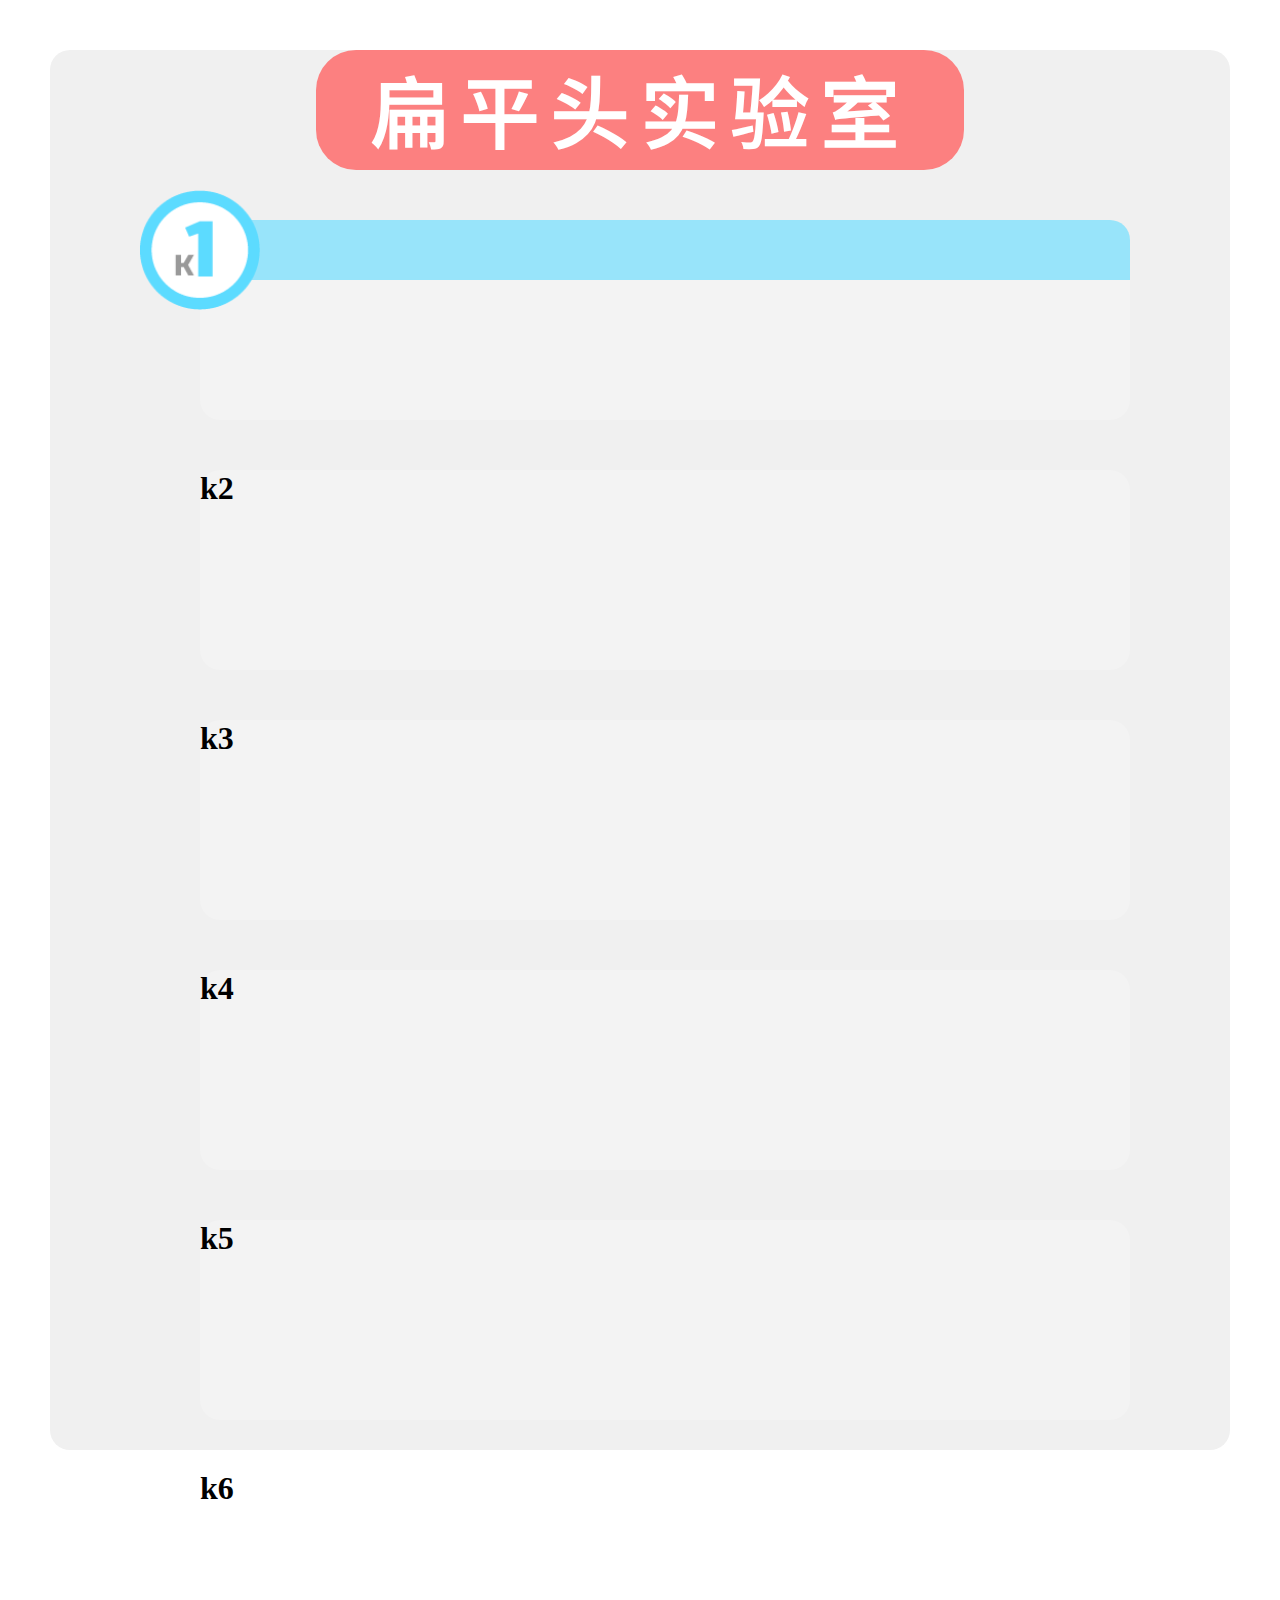
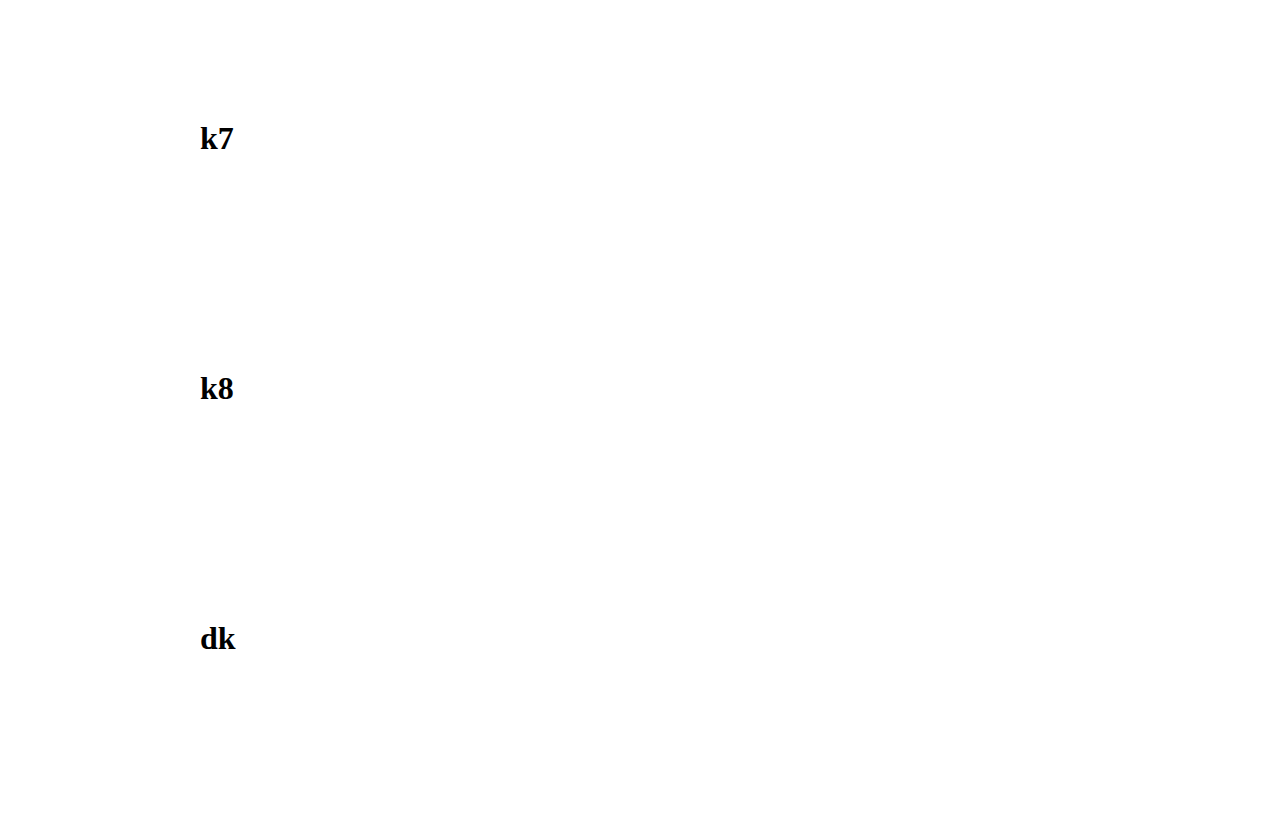
==== index.html @ de4fcdec "Signed-off-by: Alniyat <1800011379@pku.edu.cn>" ====
<!DOCTYPE html>
<html lang="en">
<head>
    <meta charset="UTF-8">
    <meta http-equiv="X-UA-Compatible" content="IE=edge">
    <meta name="viewport" content="width=device-width, initial-scale=1.0">
    <title>BPT lab</title>
    <link rel="stylesheet" href="mystyle.css"/>
    <link rel="stylesheet" href="https://fonts.googleapis.com/css?family=Noto+Sans+SC:100,300,400,500,700,900">
    <script type="text/javascript">
        window.forceWebGL = true
        window._AMapSecurityConfig = {
            serviceHost:'185.199.109.153/_AMapService',  
        }
    </script>
    <script type="text/javascript"
            src="https://webapi.amap.com/maps?v=1.4.15&key=d5c95d0ecf90437341677b06888a405e&plugin=AMap.LineSearch"></script>
    <script src="https://webapi.amap.com/loader.js"></script>
    <script type="text/javascript">
            window._AMapSecurityConfig = {
            securityJsCode:'df1f983c3ebc8cc775a7eee0b9badf47',
        }
    </script>

</head>
<body>
    
    <div id="container">
        <div class="heading_1">
            <div id="heading_1a">扁平头实验室</div>
        </div>
        <div class="map">
            <div class="area"><h1 id="k1"><img class="icon" src="img/icon/k1.png"></img></h1></div>
            <div class="area"><h1 id="k2">k2</h1></div>
            <div class="area"><h1 id="k3">k3</h1></div>
            <div class="area"><h1 id="k4">k4</h1></div>
            <div class="area"><h1 id="k5">k5</h1></div>
            <div class="area"><h1 id="k6">k6</h1></div>
            <div class="area"><h1 id="k7">k7</h1></div>
            <div class="area"><h1 id="k8">k8</h1></div>
            <div class="area"><h1 id="dk">dk</h1></div>
        </div>
        
    </div>
   
    <script src="index.js" ></script>


</body>
</html>
---- mystyle.css ----
html, body {
	margin: 0;
	height: 100%;
	width: 100%;
}

#container {
	position: relative;
    margin: 50px;
	top: 0px;
	left: 0;
	right: 0;
	bottom: 160px;
	min-width: 1000px;
	max-width: 1400px;
	height: 100%;
	min-height: 1400px;
	margin-bottom: 100px;
    border-radius: 20px;
    z-index: 0;
    background-color: rgb(240, 240, 240);
}

.heading_1 {
    text-align: center;
    height: 120px;
    margin: 50px;
    position: relative;
    color: rgb(255, 255, 255);
    z-index: 999;
}

#heading_1a {
    width: 60%;
    margin-left: auto;
    margin-right: auto;
    height: 120px;
    margin-top: 5px;
    margin-bottom: 5px;
    text-align: center;
    font-size: 80px;
    font-family: "Noto Sans SC";
	font-weight: 600;
    letter-spacing: 10px;
    background-color: #fc8080;
    border-radius: 40px;
}

.map {
    margin: 50px;
    border-radius: 20px;
}

.area {
    min-height: 200px;
    max-height: 1600px;
    margin:50px;
    margin-left: 100px;
    background-color: rgba(255, 255, 255, 0.2);
    border-radius: 20px;
    position: relative;
    z-index: 999;
}

#k1{
    height: 60px;
    text-align:left;
    position: relative;
    border-radius: 20px 20px 0 0;
    background-color: rgba(92, 219, 255, 0.6);
}


.icon {
    position: absolute;
    height: 120px;
    width: 120px;
    top: -30px;
    left: -60px;
}

.button-group {
	position: absolute;
	bottom: 20px;
	right: 20px;
	font-size: 12px;
	padding: 10px;
}

.button-group .button {
	height: 28px;
	line-height: 28px;
	background-color: #c6d6e0;
	color: #FFF;
	border: 0;
	outline: none;
	padding-left: 5px;
	padding-right: 5px;
	border-radius: 3px;
	margin-bottom: 4px;
	cursor: pointer;
}
.button-group .inputtext {
	height: 26px;
	line-height: 26px;
	border: 1px;
	outline: none;
	padding-left: 5px;
	padding-right: 5px;
	border-radius: 3px;
	margin-bottom: 4px;
	cursor: pointer;
}
 /*
.tip {
	position: absolute;
	bottom: 30px;
	right: 10px;
	background-color: #FFF;
	text-align: center;
	border: 1px solid #ccc;
	line-height: 30px;
	border-radius: 3px;
	padding: 0 5px;
	font-size: 12px;
}
*/
#tip {
	background-color: #fff;
	padding-left: 10px;
	padding-right: 10px;
	position: absolute;
	font-size: 12px;
	right: 10px;
	top: 20px;
	border-radius: 3px;
	border: 1px solid #ccc;
	line-height: 30px;
}

/*
#tip input[type='button'] {
	margin-top: 10px;
	margin-bottom: 10px;
	background-color: #0D9BF2;
	height: 30px;
	text-align: center;
	line-height: 30px;
	color: #fff;
	font-size: 12px;
	border-radius: 3px;
	outline: none;
	border: 0;
}
*/
.amap-info-content {
	font-size: 12px;
}

.amap-logo{
	display: none;
	opacity:0 !important;
	}
.amap-copyright {
		opacity:0;
	}


#myPageTop {
	position: absolute;
	top: 5px;
	right: 10px;
	background: #fff none repeat scroll 0 0;
	border: 1px solid #ccc;
	margin: 10px auto;
	padding:6px;
	font-family: "Microsoft Yahei", "微软雅黑", "Pinghei";
	font-size: 14px;
}
#myPageTop label {
	margin: 0 20px 0 0;
	color: #666666;
	font-weight: normal;
}
#myPageTop input {
	width: 170px;
}
#myPageTop .column2{
	padding-left: 25px;
}
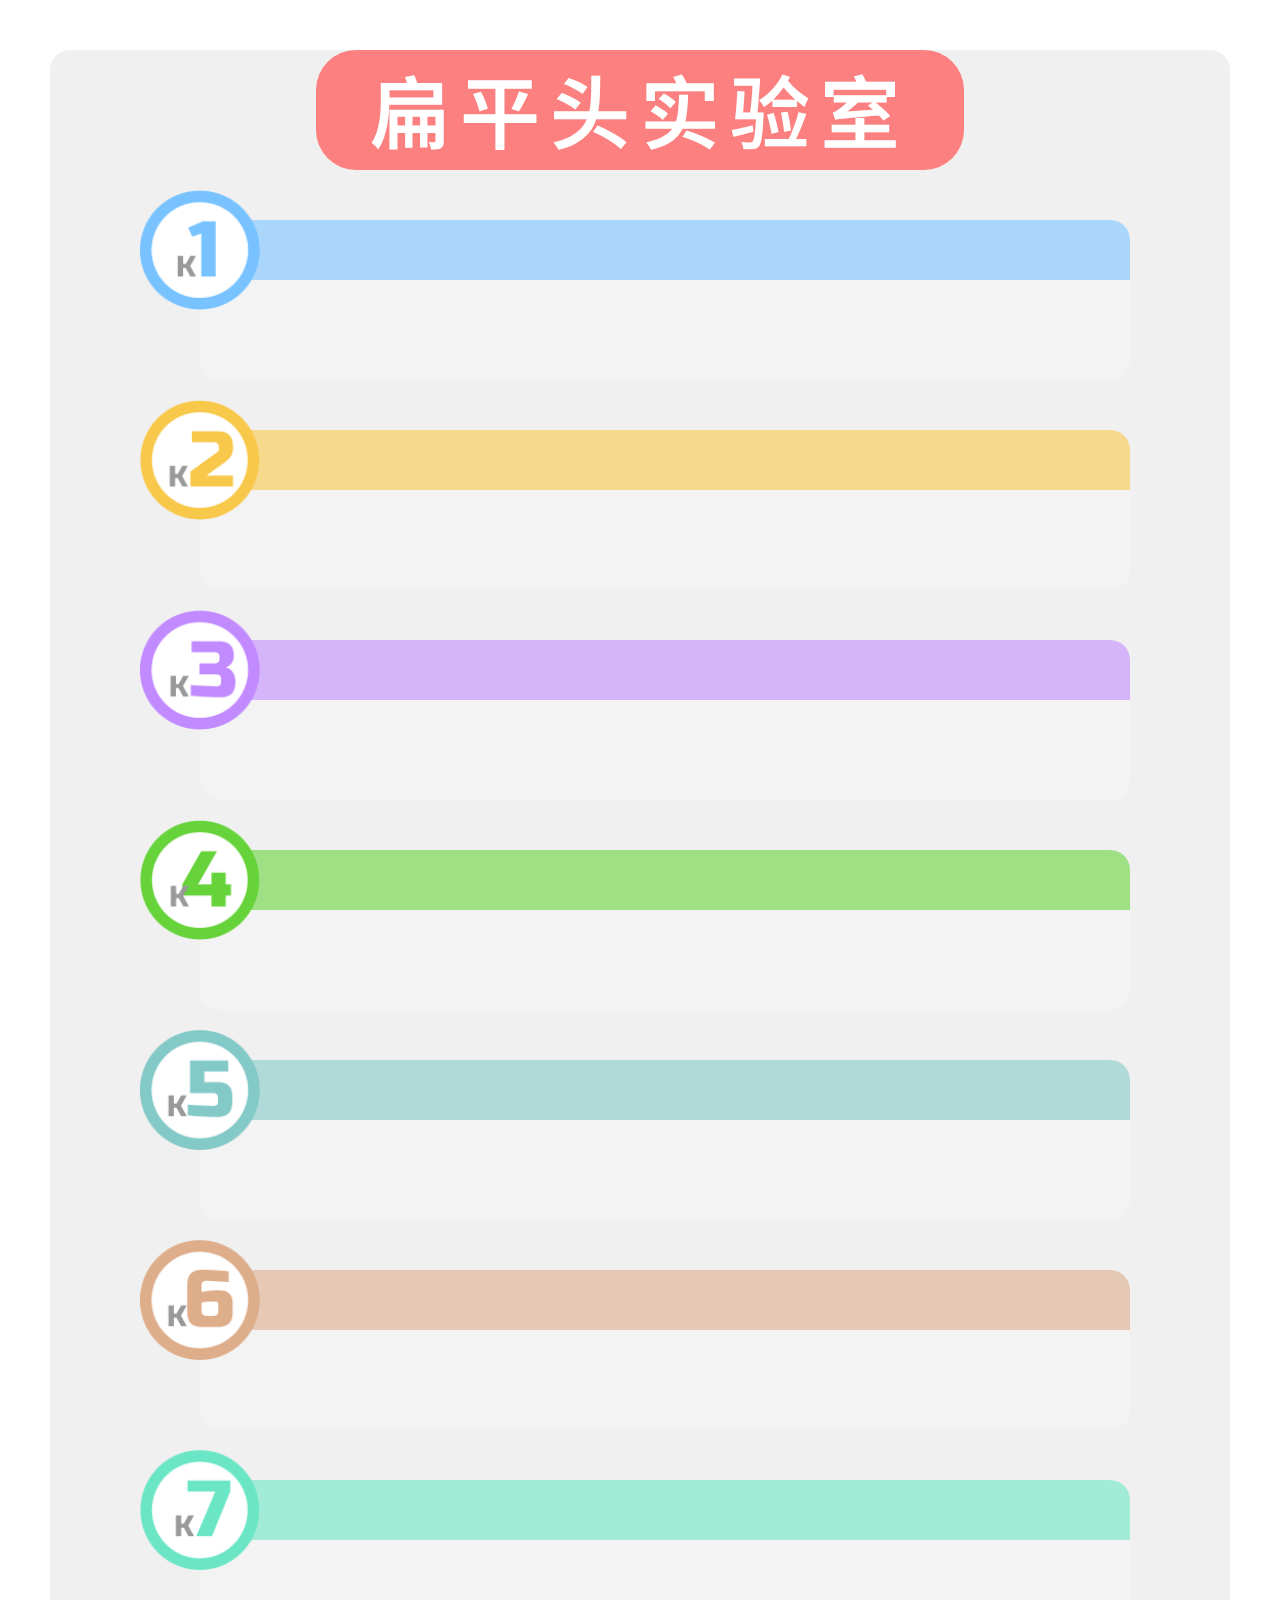
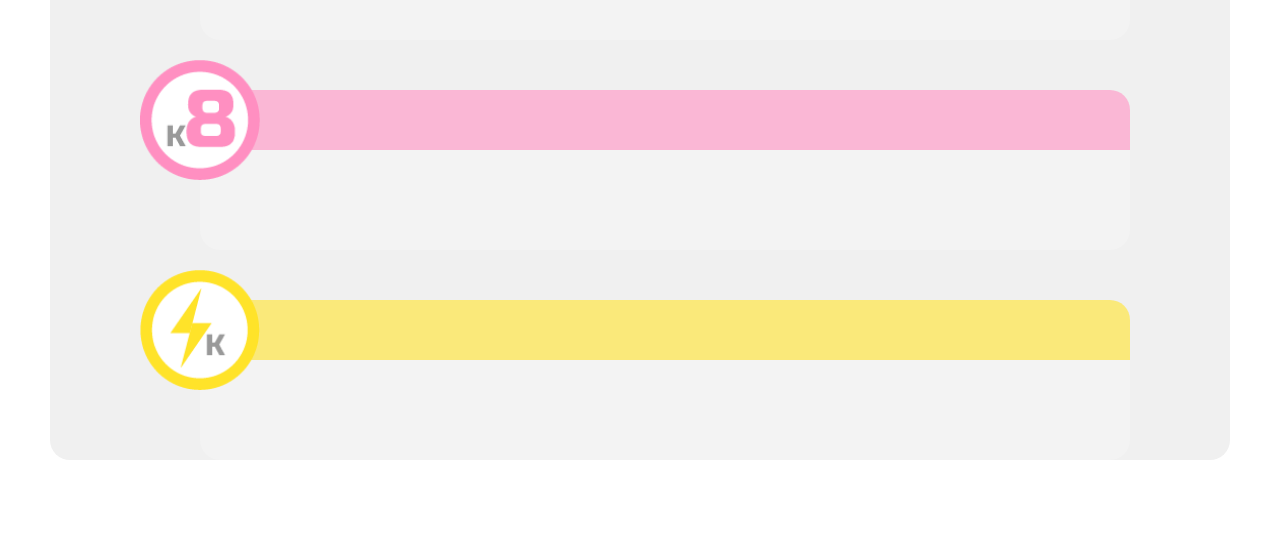
==== commit 24aeebd7: "Signed-off-by: Alniyat <1800011379@pku.edu.cn>" ====
--- a/index.html
+++ b/index.html
@@ -14,7 +14,7 @@
         }
     </script>
     <script type="text/javascript"
-            src="https://webapi.amap.com/maps?v=1.4.15&key=d5c95d0ecf90437341677b06888a405e&plugin=AMap.LineSearch"></script>
+            src="http://webapi.amap.com/maps?v=1.4.15&key=d5c95d0ecf90437341677b06888a405e&plugin=AMap.LineSearch"></script>
     <script src="https://webapi.amap.com/loader.js"></script>
     <script type="text/javascript">
             window._AMapSecurityConfig = {
@@ -30,15 +30,15 @@
             <div id="heading_1a">扁平头实验室</div>
         </div>
         <div class="map">
-            <div class="area"><h1 id="k1"><img class="icon" src="img/icon/k1.png"></img></h1></div>
-            <div class="area"><h1 id="k2">k2</h1></div>
-            <div class="area"><h1 id="k3">k3</h1></div>
-            <div class="area"><h1 id="k4">k4</h1></div>
-            <div class="area"><h1 id="k5">k5</h1></div>
-            <div class="area"><h1 id="k6">k6</h1></div>
-            <div class="area"><h1 id="k7">k7</h1></div>
-            <div class="area"><h1 id="k8">k8</h1></div>
-            <div class="area"><h1 id="dk">dk</h1></div>
+            <div class="area"><h1 id="k1"><img class="icon" src="img/icon/icon_k1.png"></img></h1></div>
+            <div class="area"><h1 id="k2"><img class="icon" src="img/icon/icon_k2.png"></img></h1></div>
+            <div class="area"><h1 id="k3"><img class="icon" src="img/icon/icon_k3.png"></img></h1></div>
+            <div class="area"><h1 id="k4"><img class="icon" src="img/icon/icon_k4.png"></img></h1></div>
+            <div class="area"><h1 id="k5"><img class="icon" src="img/icon/icon_k5.png"></img></h1></div>
+            <div class="area"><h1 id="k6"><img class="icon" src="img/icon/icon_k6.png"></img></h1></div>
+            <div class="area"><h1 id="k7"><img class="icon" src="img/icon/icon_k7.png"></img></h1></div>
+            <div class="area"><h1 id="k8"><img class="icon" src="img/icon/icon_k8.png"></img></h1></div>
+            <div class="area"><h1 id="dk"><img class="icon" src="img/icon/icon_dk.png"></img></h1></div>
         </div>
         
     </div>
--- a/mystyle.css
+++ b/mystyle.css
@@ -1,6 +1,5 @@
 html, body {
 	margin: 0;
-	height: 100%;
 	width: 100%;
 }
 
@@ -52,7 +51,7 @@
 }
 
 .area {
-    min-height: 200px;
+    min-height: 160px;
     max-height: 1600px;
     margin:50px;
     margin-left: 100px;
@@ -62,12 +61,11 @@
     z-index: 999;
 }
 
-#k1{
+.area h1{
     height: 60px;
     text-align:left;
     position: relative;
     border-radius: 20px 20px 0 0;
-    background-color: rgba(92, 219, 255, 0.6);
 }
 
 
@@ -187,4 +185,16 @@
 }
 #myPageTop .column2{
 	padding-left: 25px;
-}+}
+
+
+
+#k1 {background-color: rgba(120, 195, 255, 0.6);}
+#k2 {background-color: rgba(248, 200, 74, 0.6);}
+#k3 {background-color: rgba(194, 138, 255, 0.6);}
+#k4 {background-color: rgba(101, 211, 57, 0.6);}
+#k5 {background-color: rgba(131, 201, 199, 0.6);}
+#k6 {background-color: rgba(222, 173, 138, 0.6);}
+#k7 {background-color: rgba(107, 230, 197, 0.6);}
+#k8 {background-color: rgba(255, 143, 193, 0.6);}
+#dk {background-color: rgba(255, 227, 41, 0.6);}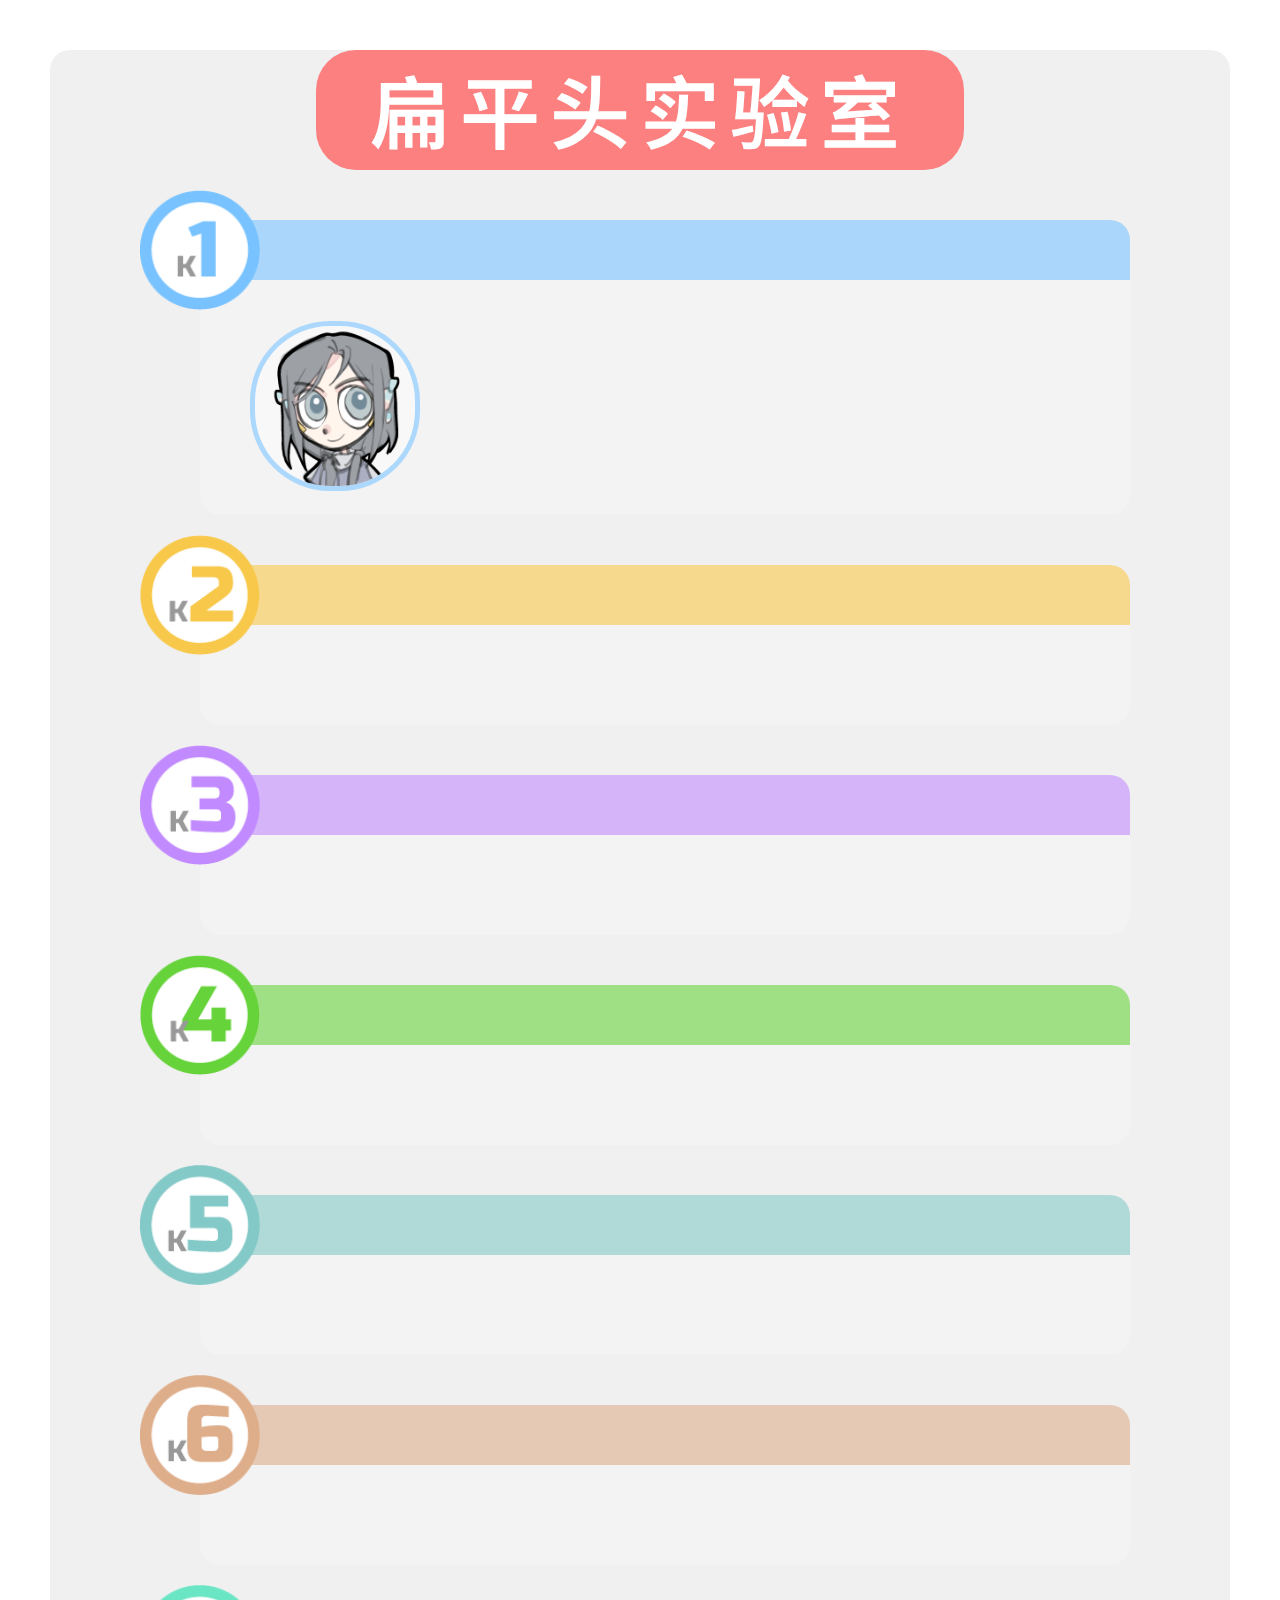
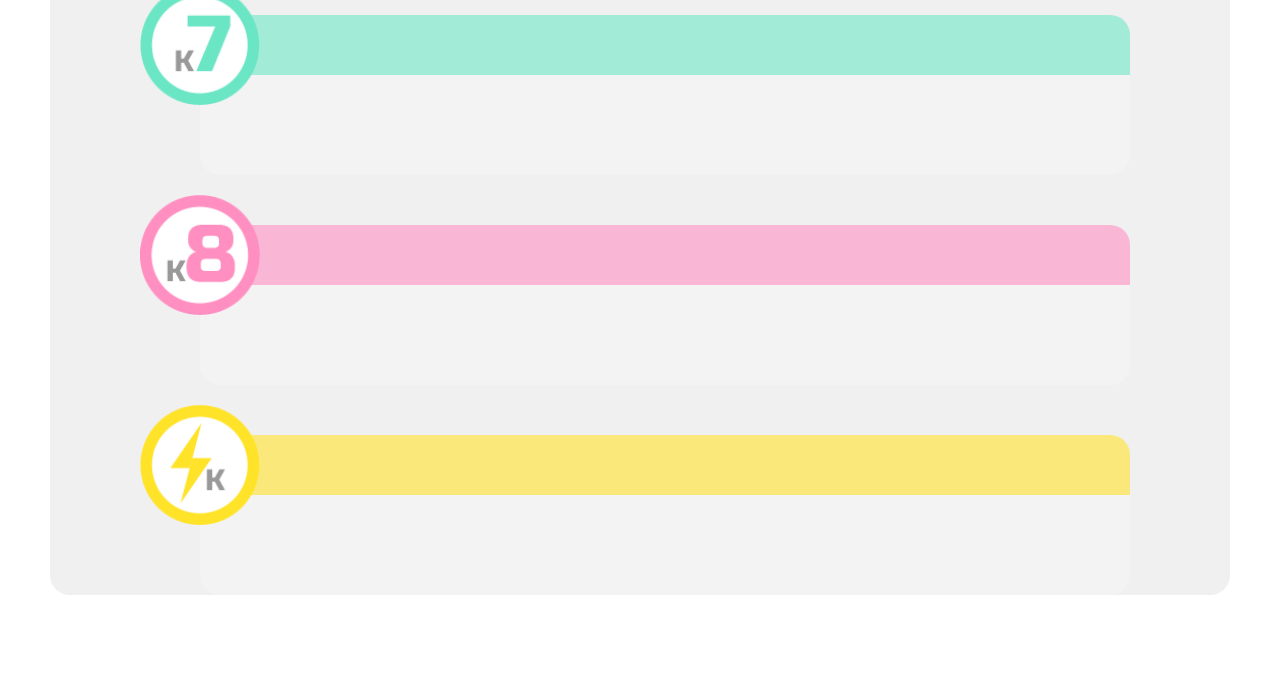
==== commit 95bc00b8: "Signed-off-by: Alniyat <1800011379@pku.edu.cn>" ====
--- a/index.html
+++ b/index.html
@@ -30,15 +30,18 @@
             <div id="heading_1a">扁平头实验室</div>
         </div>
         <div class="map">
-            <div class="area"><h1 id="k1"><img class="icon" src="img/icon/icon_k1.png"></img></h1></div>
-            <div class="area"><h1 id="k2"><img class="icon" src="img/icon/icon_k2.png"></img></h1></div>
-            <div class="area"><h1 id="k3"><img class="icon" src="img/icon/icon_k3.png"></img></h1></div>
-            <div class="area"><h1 id="k4"><img class="icon" src="img/icon/icon_k4.png"></img></h1></div>
-            <div class="area"><h1 id="k5"><img class="icon" src="img/icon/icon_k5.png"></img></h1></div>
-            <div class="area"><h1 id="k6"><img class="icon" src="img/icon/icon_k6.png"></img></h1></div>
-            <div class="area"><h1 id="k7"><img class="icon" src="img/icon/icon_k7.png"></img></h1></div>
-            <div class="area"><h1 id="k8"><img class="icon" src="img/icon/icon_k8.png"></img></h1></div>
-            <div class="area"><h1 id="dk"><img class="icon" src="img/icon/icon_dk.png"></img></h1></div>
+            <div class="area" id="k1"><h1>
+                <img class="icon" src="img/icon/icon_k1.png"></h1>
+                <a href="lines/k1-702.html"><img class="qqHead" id="k1" src="lines/img/a1.png"></a>
+            </div>
+            <div class="area" id="k2"><h1><img class="icon" src="img/icon/icon_k2.png"></img></h1></div>
+            <div class="area" id="k3"><h1><img class="icon" src="img/icon/icon_k3.png"></img></h1></div>
+            <div class="area" id="k4"><h1><img class="icon" src="img/icon/icon_k4.png"></img></h1></div>
+            <div class="area" id="k5"><h1><img class="icon" src="img/icon/icon_k5.png"></img></h1></div>
+            <div class="area" id="k6"><h1><img class="icon" src="img/icon/icon_k6.png"></img></h1></div>
+            <div class="area" id="k7"><h1><img class="icon" src="img/icon/icon_k7.png"></img></h1></div>
+            <div class="area" id="k8"><h1><img class="icon" src="img/icon/icon_k8.png"></img></h1></div>
+            <div class="area" id="dk"><h1><img class="icon" src="img/icon/icon_dk.png"></img></h1></div>
         </div>
         
     </div>
--- a/mystyle.css
+++ b/mystyle.css
@@ -77,6 +77,16 @@
     left: -60px;
 }
 
+.qqHead {
+    margin: 20px 50px;
+    width: 160px;
+    height: 160px;
+    border-radius: 80px;
+    border: 5px solid;
+    border-color: rgba(255, 255, 255, 0.8);
+}
+
+
 .button-group {
 	position: absolute;
 	bottom: 20px;
@@ -189,12 +199,22 @@
 
 
 
-#k1 {background-color: rgba(120, 195, 255, 0.6);}
-#k2 {background-color: rgba(248, 200, 74, 0.6);}
-#k3 {background-color: rgba(194, 138, 255, 0.6);}
-#k4 {background-color: rgba(101, 211, 57, 0.6);}
-#k5 {background-color: rgba(131, 201, 199, 0.6);}
-#k6 {background-color: rgba(222, 173, 138, 0.6);}
-#k7 {background-color: rgba(107, 230, 197, 0.6);}
-#k8 {background-color: rgba(255, 143, 193, 0.6);}
-#dk {background-color: rgba(255, 227, 41, 0.6);}+#k1 h1 {background-color: rgba(120, 195, 255, 0.6); border-color: rgba(120, 195, 255, 0.6);}
+#k2 h1 {background-color: rgba(248, 200, 74, 0.6); border-color: rgba(248, 200, 74, 0.6);}
+#k3 h1{background-color: rgba(194, 138, 255, 0.6); border-color: rgba(194, 138, 255, 0.6);}
+#k4 h1 {background-color: rgba(101, 211, 57, 0.6); border-color: rgba(101, 211, 57, 0.6);}
+#k5 h1 {background-color: rgba(131, 201, 199, 0.6); border-color: rgba(131, 201, 199, 0.6);}
+#k6 h1 {background-color: rgba(222, 173, 138, 0.6); border-color: rgba(222, 173, 138, 0.6);}
+#k7 h1 {background-color: rgba(107, 230, 197, 0.6); border-color: rgba(107, 230, 197, 0.6);}
+#k8 h1 {background-color: rgba(255, 143, 193, 0.6); border-color: rgba(255, 143, 193, 0.6);}
+#dk h1 {background-color: rgba(255, 227, 41, 0.6); border-color: rgba(255, 227, 41, 0.6);}
+
+#k1 a img {background-color: rgba(255, 255, 255, 0.4); border-color: rgba(120, 195, 255, 0.6);}
+#k2 a {background-color: rgba(255, 255, 255, 0.4); border-color: rgba(248, 200, 74, 0.6);}
+#k3 a {background-color: rgba(255, 255, 255, 0.4); border-color: rgba(194, 138, 255, 0.6);}
+#k4 a {background-color: rgba(255, 255, 255, 0.4); border-color: rgba(101, 211, 57, 0.6);}
+#k5 a {background-color: rgba(255, 255, 255, 0.4); border-color: rgba(131, 201, 199, 0.6);}
+#k6 a {background-color: rgba(255, 255, 255, 0.4); border-color: rgba(222, 173, 138, 0.6);}
+#k7 a {background-color: rgba(255, 255, 255, 0.4); border-color: rgba(107, 230, 197, 0.6);}
+#k8 a {background-color: rgba(255, 255, 255, 0.4); border-color: rgba(255, 143, 193, 0.6);}
+#dk a {background-color: rgba(255, 255, 255, 0.4); border-color: rgba(255, 227, 41, 0.6);}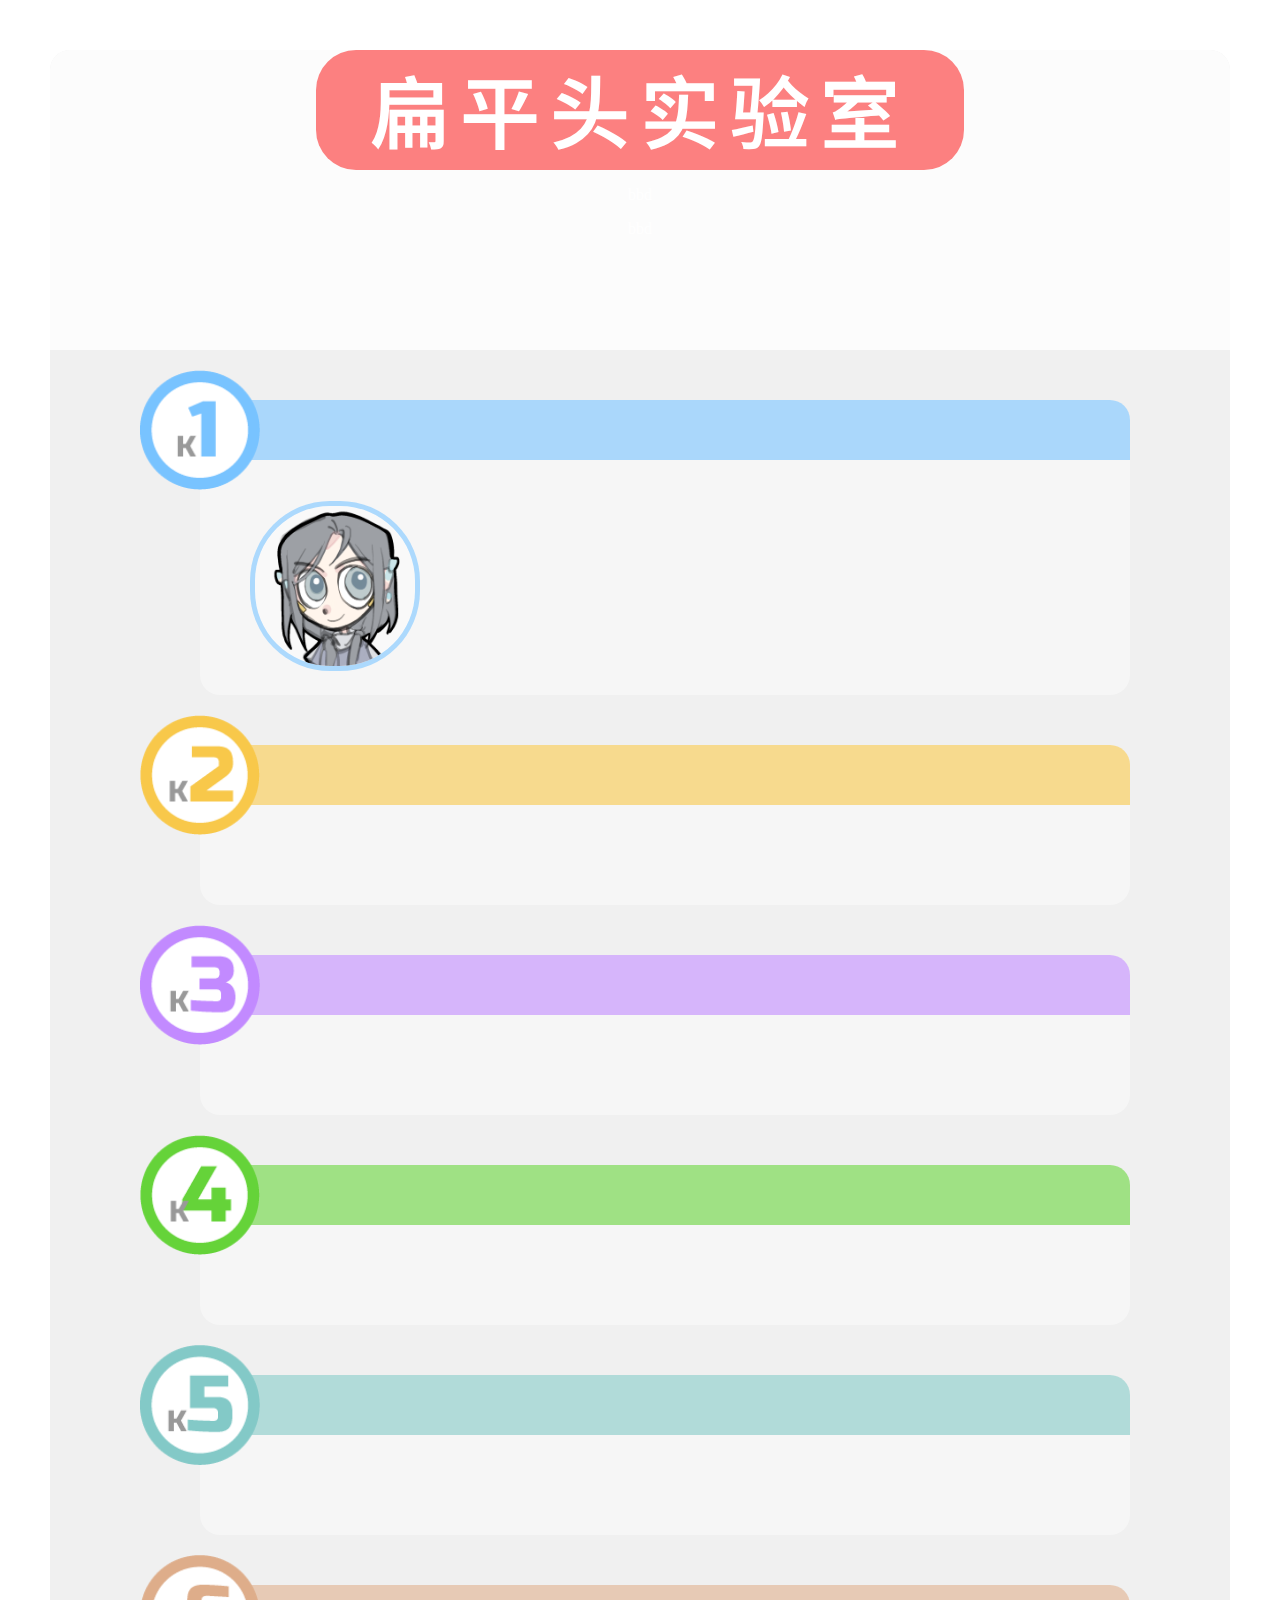
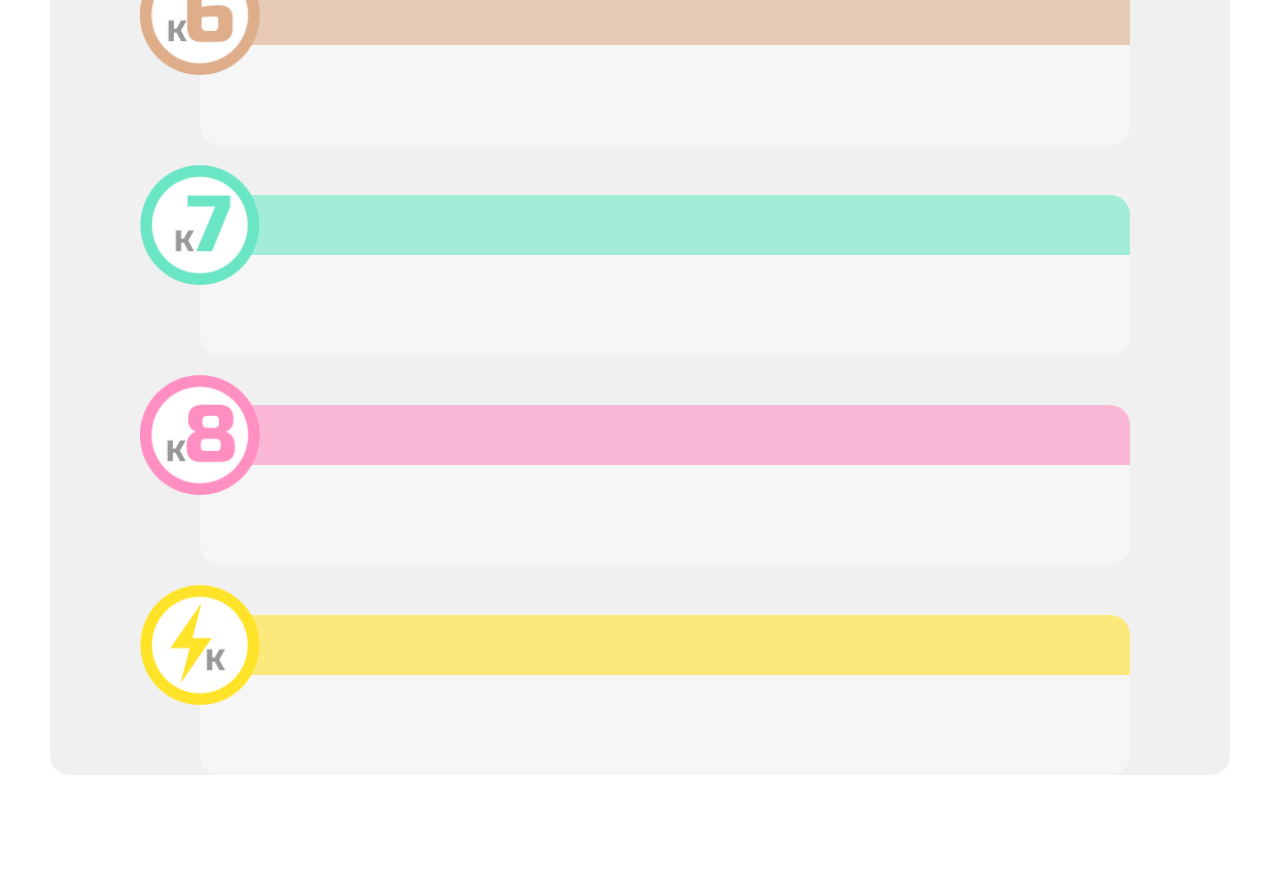
==== commit 38b8cdf3: "Signed-off-by: Alniyat <1800011379@pku.edu.cn>" ====
--- a/index.html
+++ b/index.html
@@ -26,9 +26,14 @@
 <body>
     
     <div id="container">
-        <div class="heading_1">
-            <div id="heading_1a">扁平头实验室</div>
+        <div id="heading_bkg">
+            <div class="heading_1">
+                <div id="heading_1a">扁平头实验室</div>
+                <p>bbd</p>
+                <p>bbd</p>
+            </div>
         </div>
+        
         <div class="map">
             <div class="area" id="k1"><h1>
                 <img class="icon" src="img/icon/icon_k1.png"></h1>
--- a/mystyle.css
+++ b/mystyle.css
@@ -26,7 +26,14 @@
     margin: 50px;
     position: relative;
     color: rgb(255, 255, 255);
-    z-index: 999;
+}
+
+#heading_bkg {
+    height: 300px;
+    width: 100%;
+    background-color: rgba(255, 255, 255, 0.8);
+    border-radius: 20px 20px 0 0;
+    position: relative;
 }
 
 #heading_1a {
@@ -43,6 +50,8 @@
     letter-spacing: 10px;
     background-color: #fc8080;
     border-radius: 40px;
+    position: relative;
+    z-index: 999;
 }
 
 .map {
@@ -55,7 +64,7 @@
     max-height: 1600px;
     margin:50px;
     margin-left: 100px;
-    background-color: rgba(255, 255, 255, 0.2);
+    background-color: rgba(255, 255, 255, 0.4);
     border-radius: 20px;
     position: relative;
     z-index: 999;
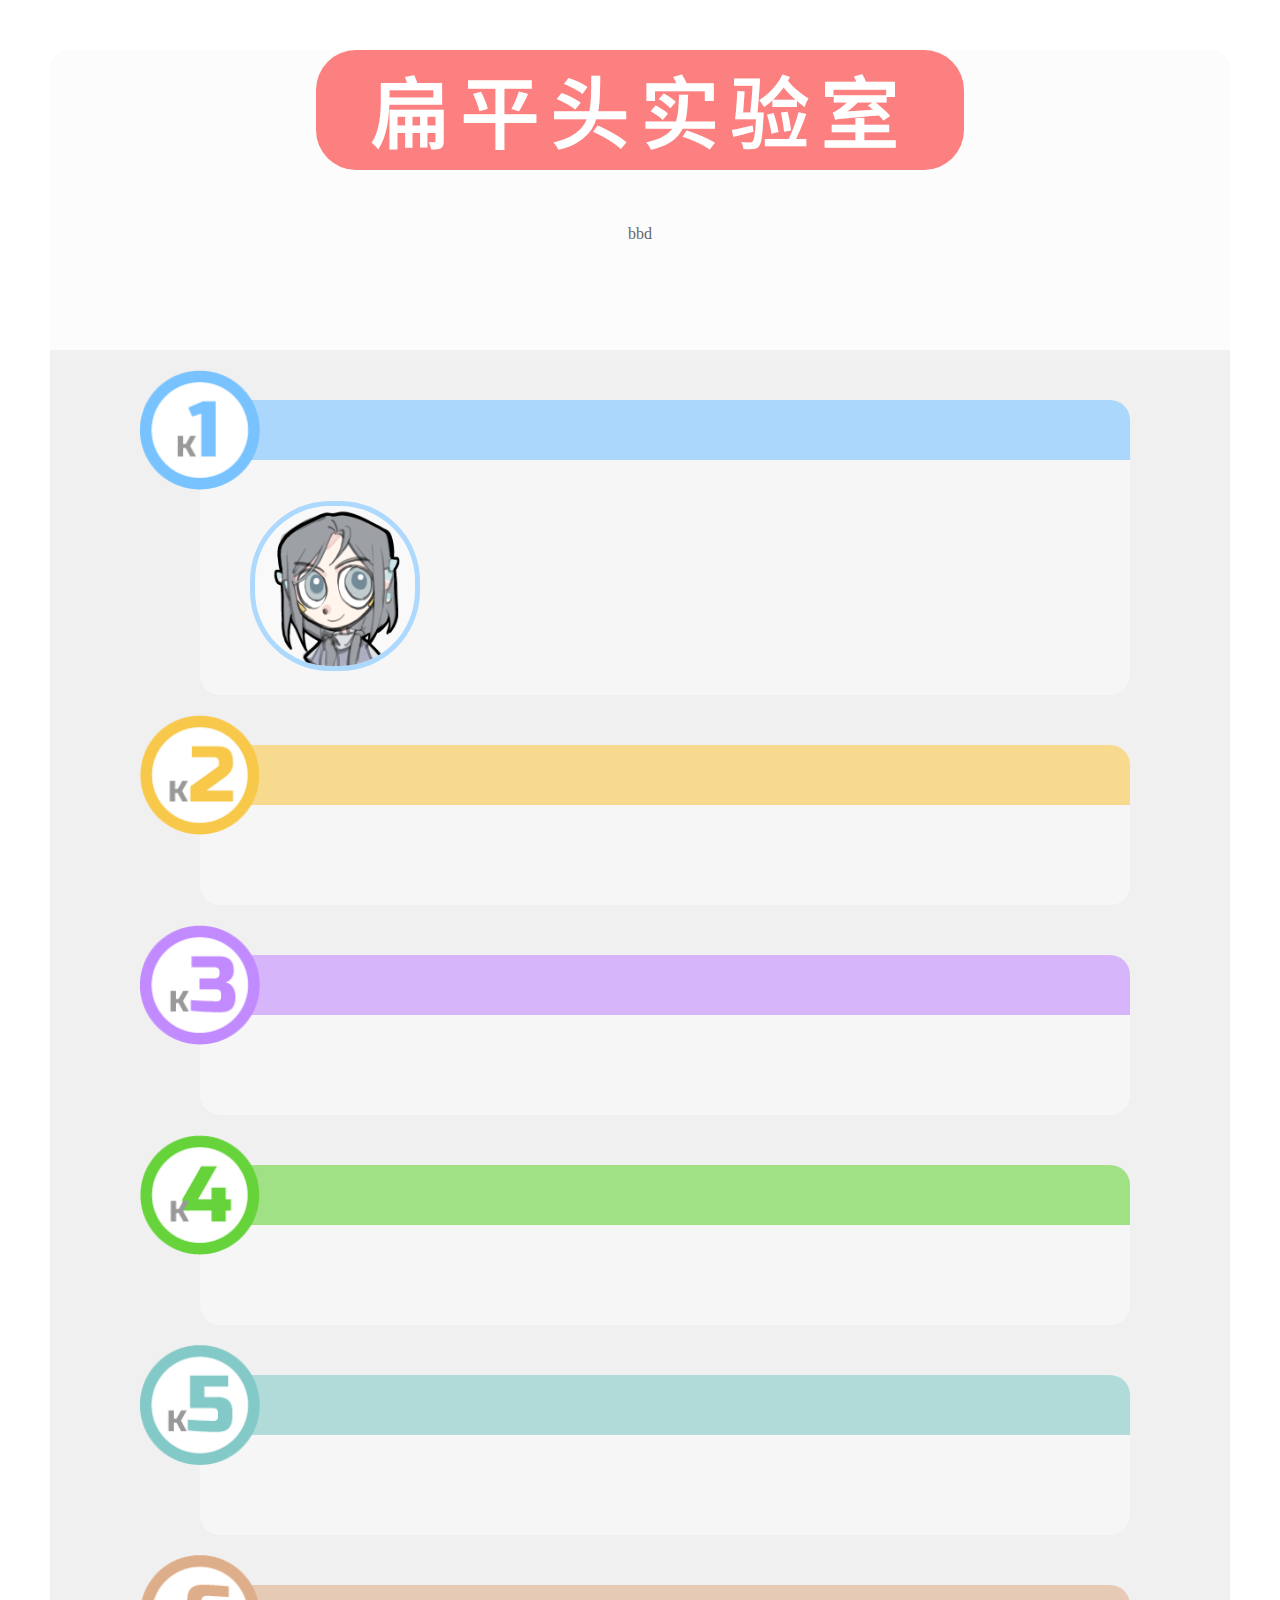
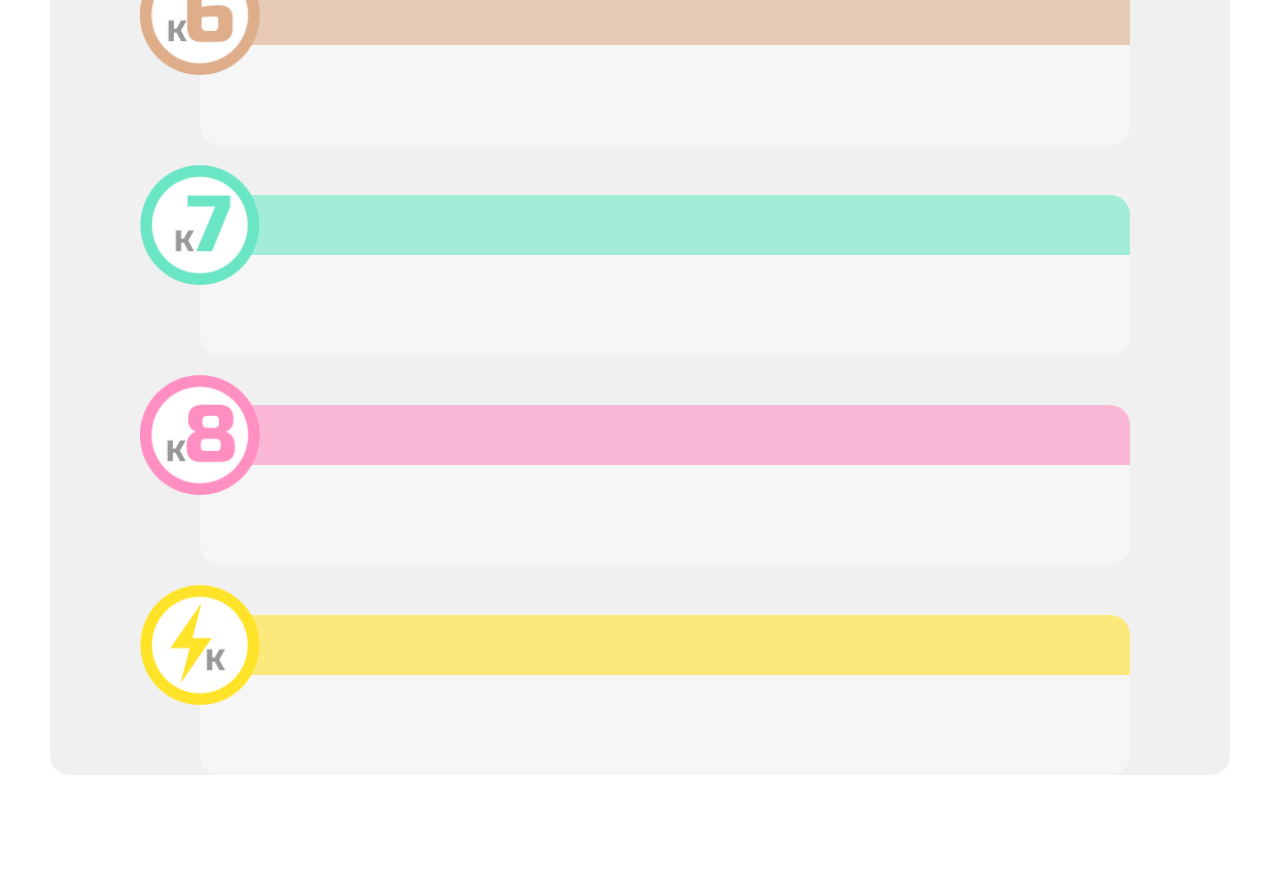
==== commit d8a3b232: "Signed-off-by: Alniyat <1800011379@pku.edu.cn>" ====
--- a/index.html
+++ b/index.html
@@ -29,8 +29,7 @@
         <div id="heading_bkg">
             <div class="heading_1">
                 <div id="heading_1a">扁平头实验室</div>
-                <p>bbd</p>
-                <p>bbd</p>
+                <p id="station_tag">bbd</p>
             </div>
         </div>
         
--- a/mystyle.css
+++ b/mystyle.css
@@ -28,6 +28,10 @@
     color: rgb(255, 255, 255);
 }
 
+.heading_1 p {
+    color: #666666;
+}
+
 #heading_bkg {
     height: 300px;
     width: 100%;
@@ -42,7 +46,7 @@
     margin-right: auto;
     height: 120px;
     margin-top: 5px;
-    margin-bottom: 5px;
+    margin-bottom: 55px;
     text-align: center;
     font-size: 80px;
     font-family: "Noto Sans SC";
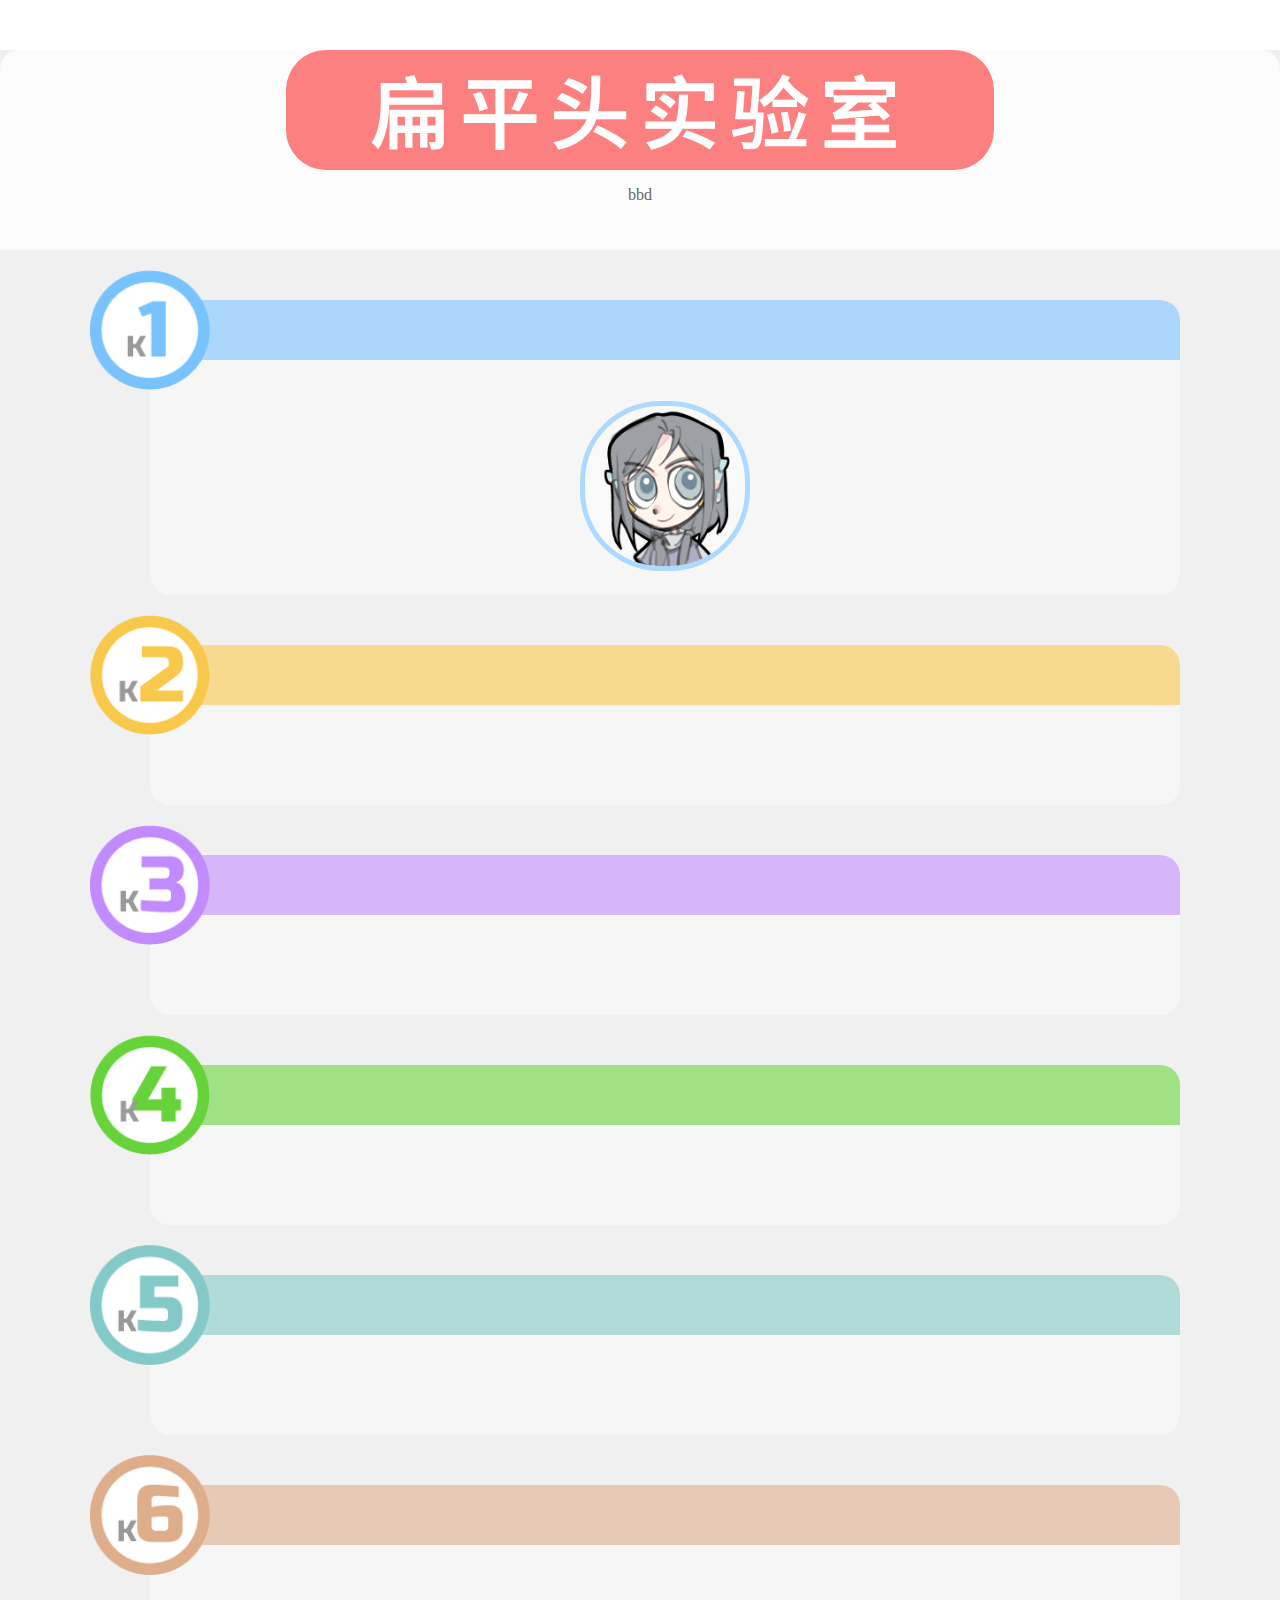
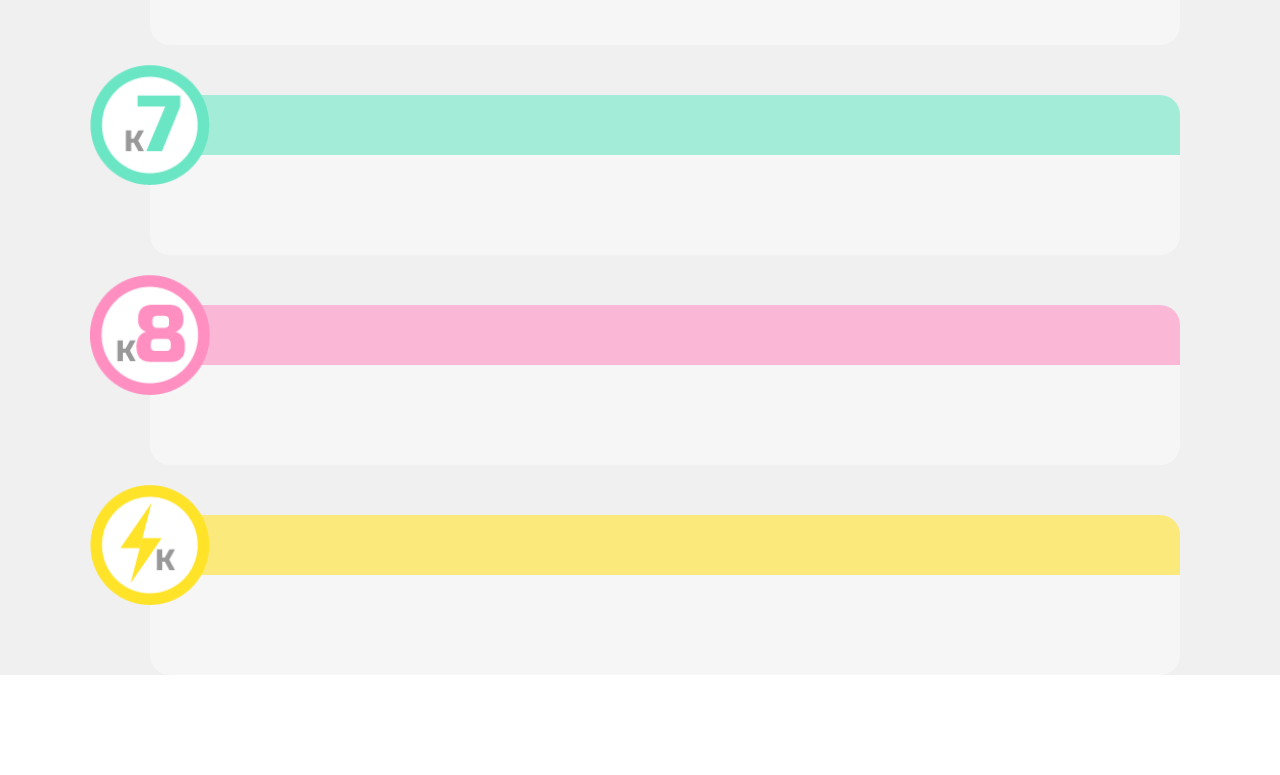
==== commit f096d6b7: "Signed-off-by: Alniyat <1800011379@pku.edu.cn>" ====
--- a/index.html
+++ b/index.html
@@ -2,6 +2,7 @@
 <html lang="en">
 <head>
     <meta charset="UTF-8">
+    <metaname="viewport"content="width=device-width,initial-scale=1.0,user-scalable=no,minimum-scale=1.0,maximum-scale=1.0"/>
     <meta http-equiv="X-UA-Compatible" content="IE=edge">
     <meta name="viewport" content="width=device-width, initial-scale=1.0">
     <title>BPT lab</title>
--- a/mystyle.css
+++ b/mystyle.css
@@ -5,17 +5,16 @@
 
 #container {
 	position: relative;
-    margin: 50px;
+    margin: 0;
 	top: 0px;
 	left: 0;
 	right: 0;
 	bottom: 160px;
 	min-width: 1000px;
-	max-width: 1400px;
 	height: 100%;
 	min-height: 1400px;
 	margin-bottom: 100px;
-    border-radius: 20px;
+    border-radius: 0;
     z-index: 0;
     background-color: rgb(240, 240, 240);
 }
@@ -33,11 +32,12 @@
 }
 
 #heading_bkg {
-    height: 300px;
+    height: 200px;
     width: 100%;
     background-color: rgba(255, 255, 255, 0.8);
     border-radius: 20px 20px 0 0;
     position: relative;
+    z-index: 20;
 }
 
 #heading_1a {
@@ -46,9 +46,9 @@
     margin-right: auto;
     height: 120px;
     margin-top: 5px;
-    margin-bottom: 55px;
+    margin-bottom: 5px;
     text-align: center;
-    font-size: 80px;
+    font-size: 5em;
     font-family: "Noto Sans SC";
 	font-weight: 600;
     letter-spacing: 10px;
@@ -71,6 +71,7 @@
     background-color: rgba(255, 255, 255, 0.4);
     border-radius: 20px;
     position: relative;
+    text-align: center;
     z-index: 999;
 }
 
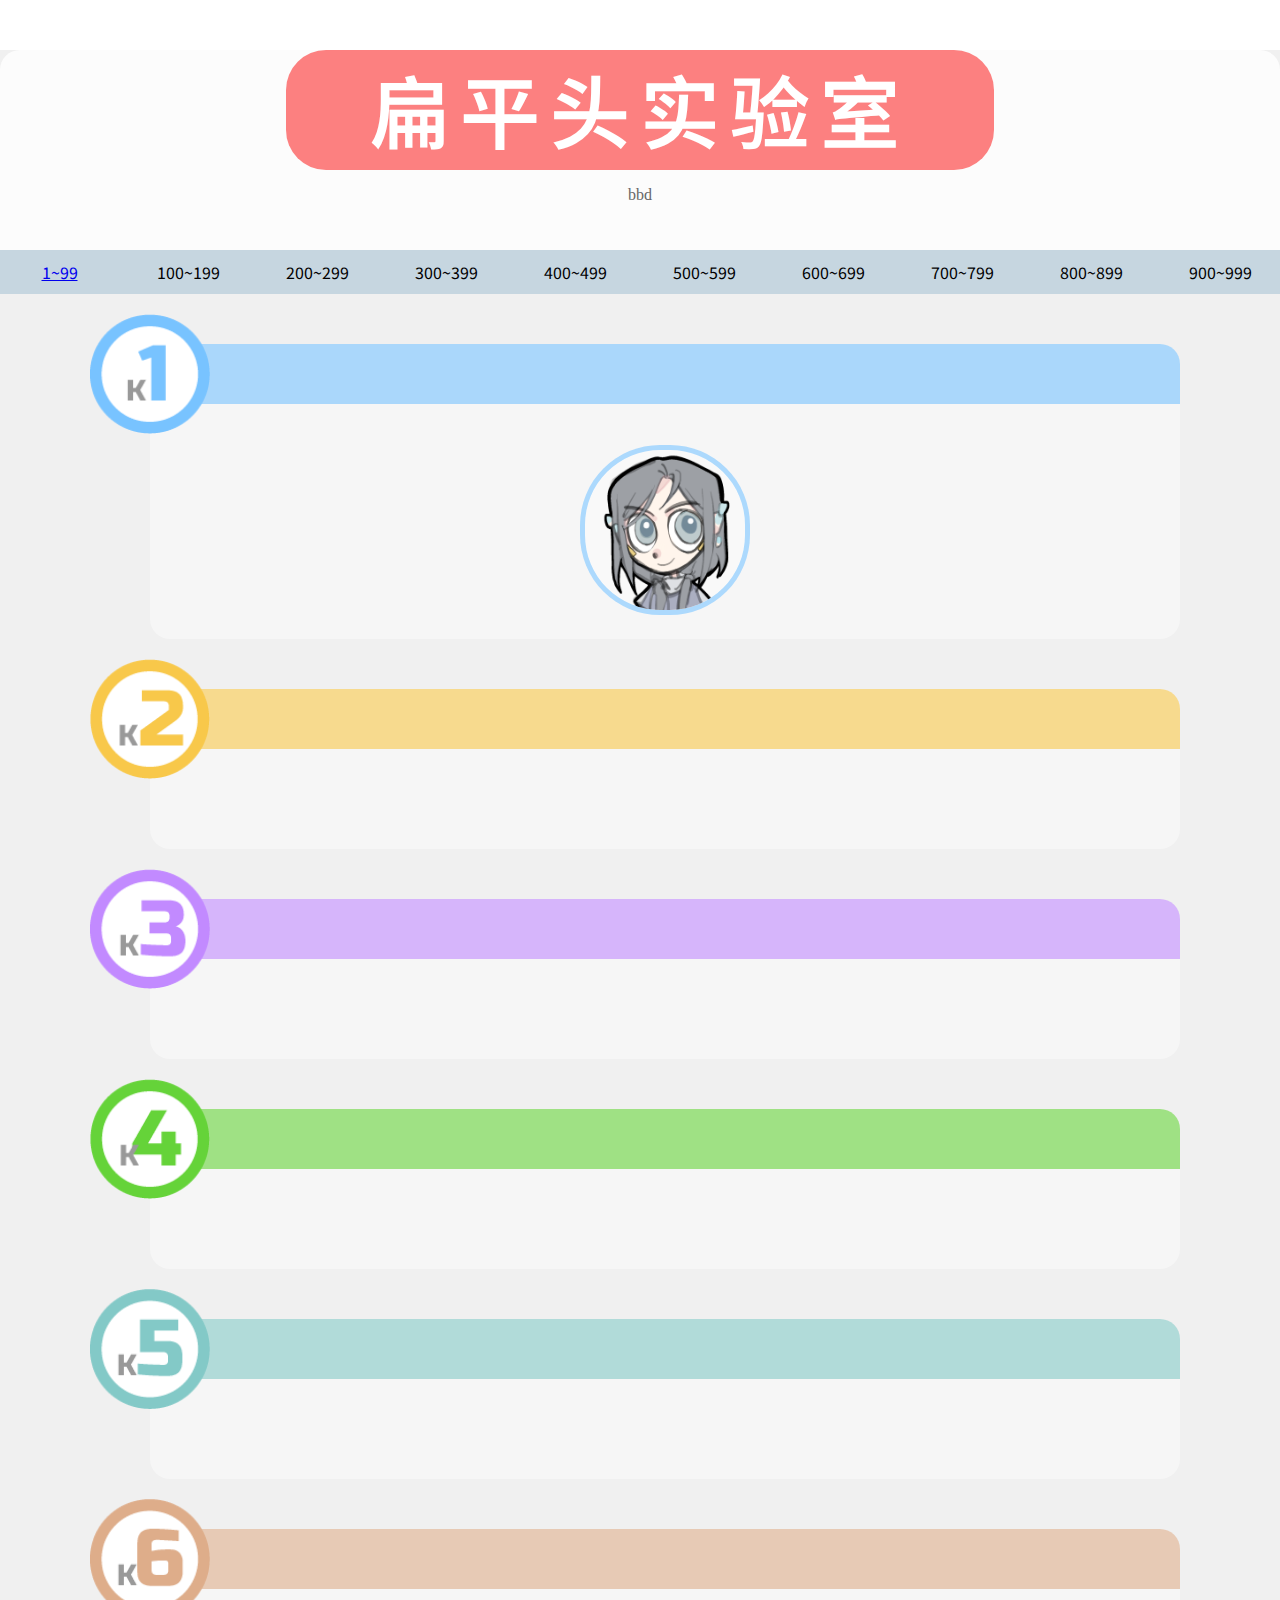
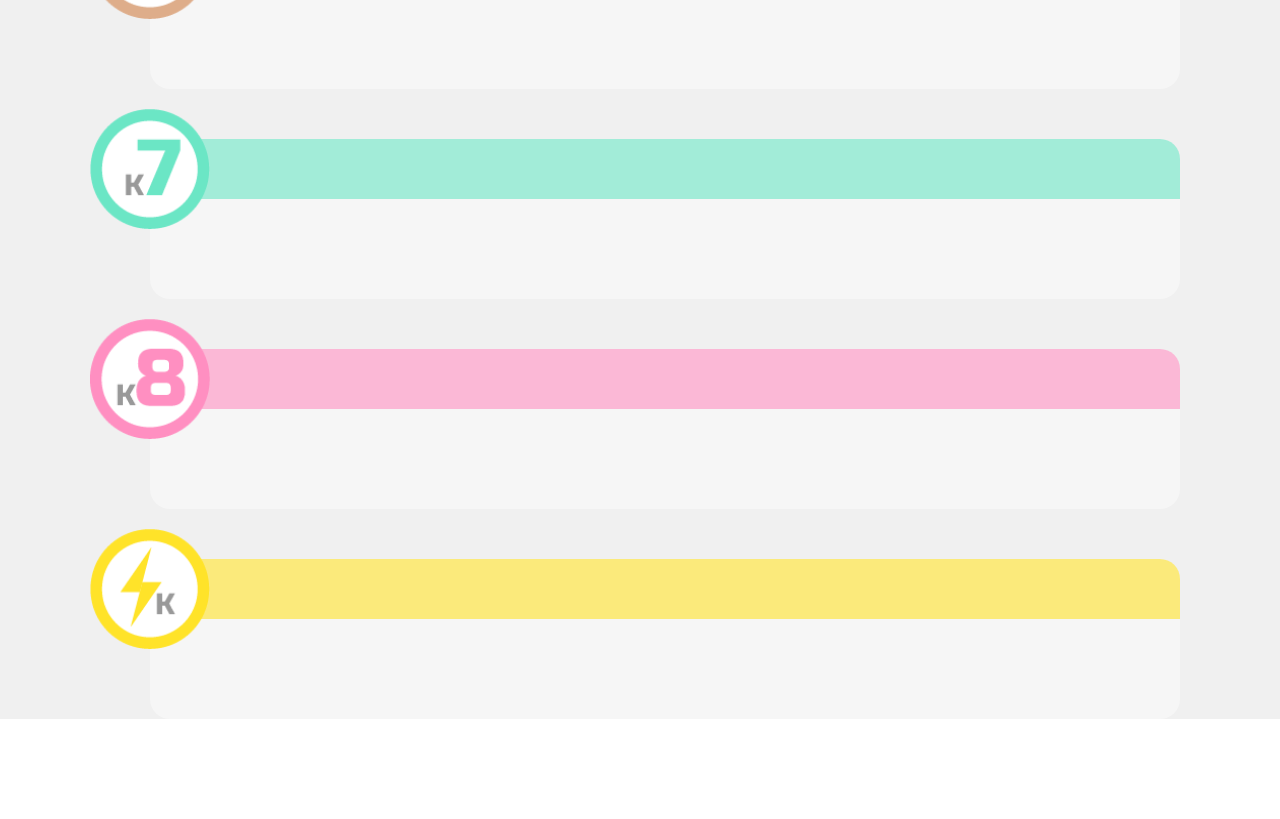
==== commit 6fe54c3b: "Signed-off-by: Alniyat <1800011379@pku.edu.cn>" ====
--- a/index.html
+++ b/index.html
@@ -34,6 +34,19 @@
             </div>
         </div>
         
+        <div id="lines_info_list">
+            <a id="1to99" href="/line_info/info_0.html">1~99</a>
+            <a id="100to199">100~199</a>
+            <a id="200to299">200~299</a>
+            <a id="300to399">300~399</a>
+            <a id="400to499">400~499</a>
+            <a id="500to599">500~599</a>
+            <a id="600to699">600~699</a>
+            <a id="700to799">700~799</a>
+            <a id="800to899">800~899</a>
+            <a id="900to999">900~999</a>
+        </div>
+
         <div class="map">
             <div class="area" id="k1"><h1>
                 <img class="icon" src="img/icon/icon_k1.png"></h1>
--- a/mystyle.css
+++ b/mystyle.css
@@ -58,6 +58,24 @@
     z-index: 999;
 }
 
+
+#lines_info_list {
+	width: 100%;
+	display: grid;
+	grid-gap: 10px;
+	grid-template-columns: repeat(auto-fit, minmax(60px,1fr));
+	background-color: #c6d6e0;
+}
+
+#lines_info_list a {
+	font-size: 1em;
+	text-align: center;
+	margin: 10px;
+	font-family: "Noto Sans SC";
+}
+
+
+
 .map {
     margin: 50px;
     border-radius: 20px;
